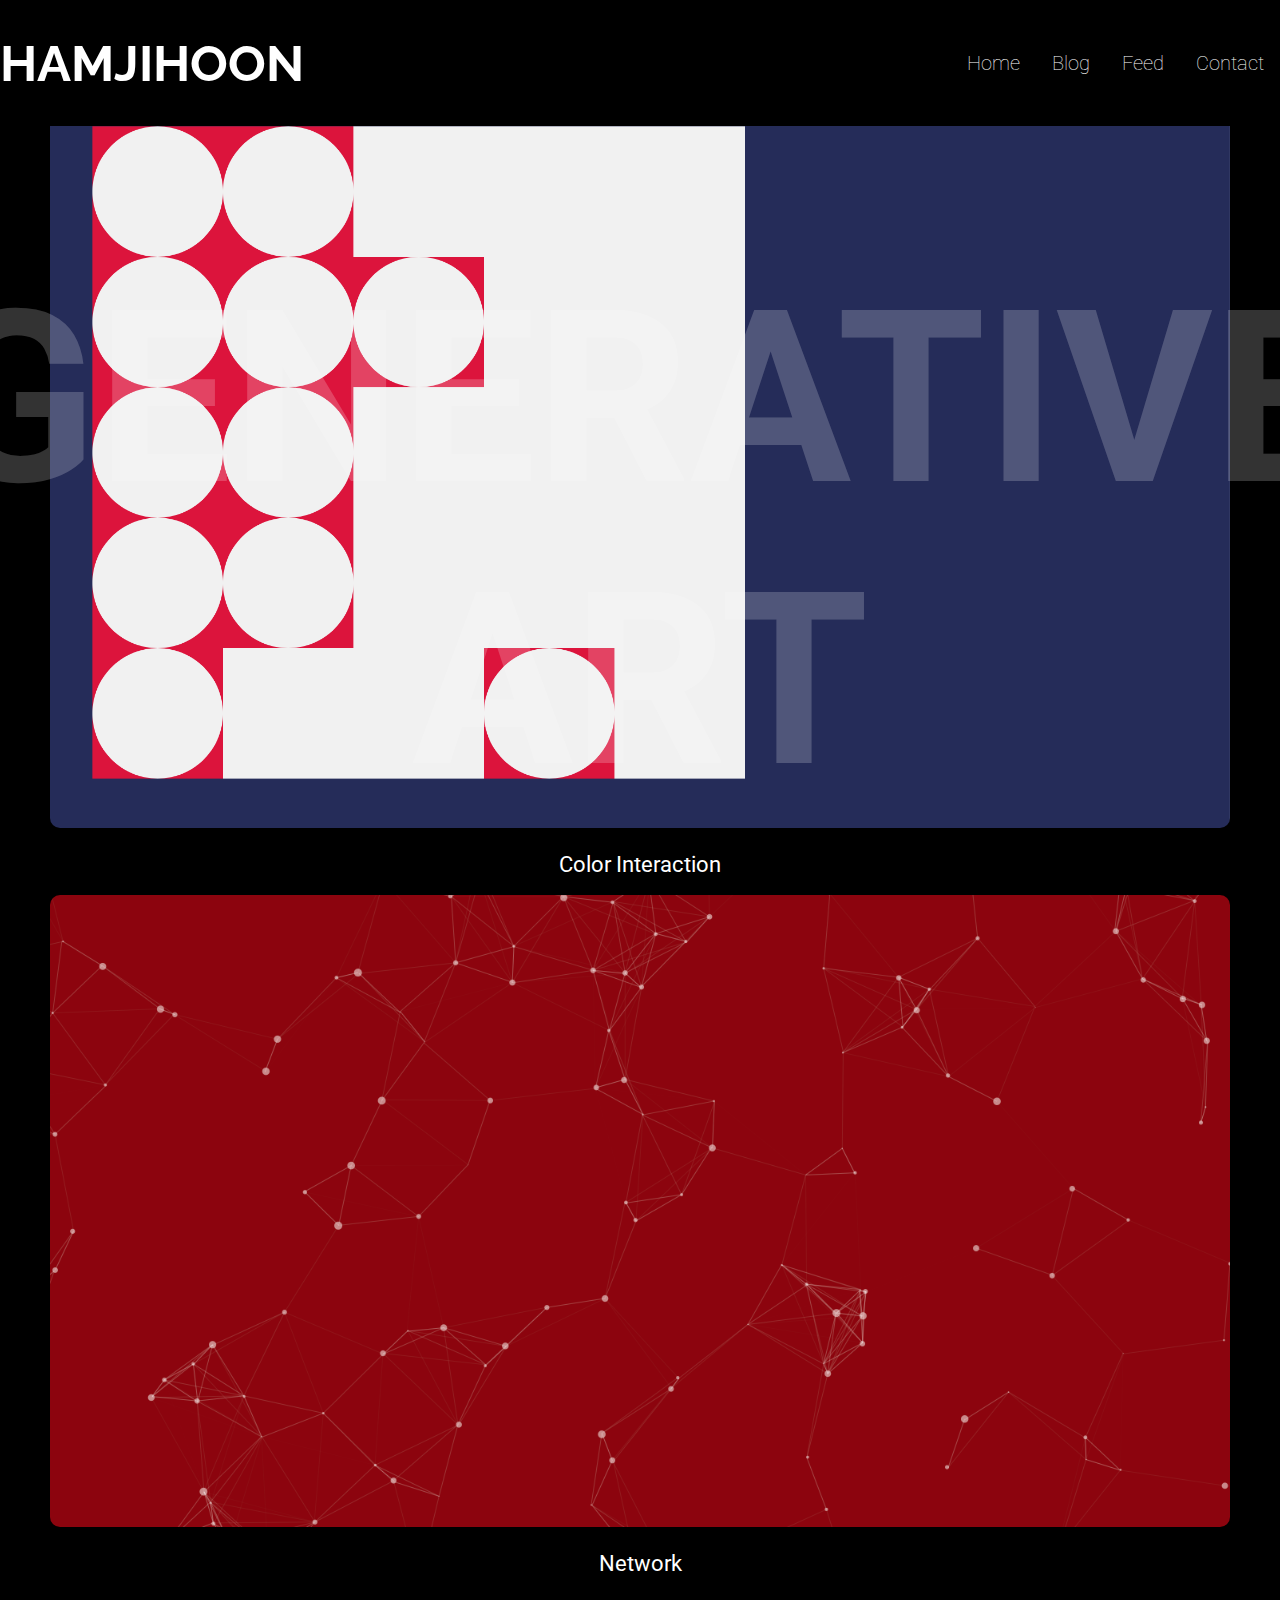
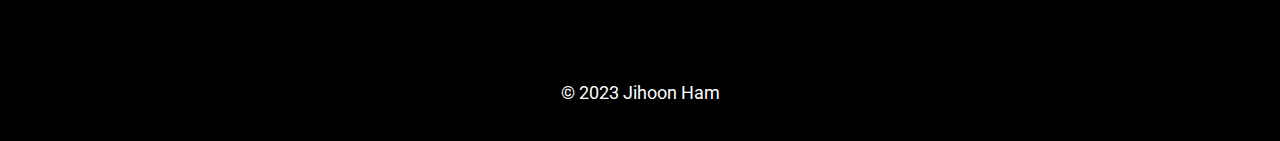
==== pages/01_generativeart.html @ e319bfa6 "new commit" ====
<!DOCTYPE html>
<html>
<head>
    <title>Generative Art</title>
    <link href="https://fonts.googleapis.com/css2?family=Raleway:wght@900&display=swap" rel="stylesheet">
    <link href="https://fonts.googleapis.com/css2?family=Roboto:wght@100;300;500;900&display=swap" rel="stylesheet">
    <link rel="stylesheet" type="text/css" href="/css/01_generativeart.css">
</head>
<body>

    <header class="header-container">
        <h1> HAMJIHOON </h1>
        <nav class="navbar">
            <ul>
                <li><a href="/index.html">Home</a></li>
                <li><a href="#content02">Blog</a></li>
                <li><a href="#content03">Feed</a></li>
                <li><a href="#content04">Contact</a></li>
            </ul>
        </nav>
    </header>

    <main class="layer1">
        <div id="background-text">
            <h2>GENERATIVE ART</h2>
        </div>
    </main>
    
    <main class="container">
        <div id="content01" class="content">
            <img src="/images/typogenerative.jpg" alt="A description of the image"  class="responsive-image">
            <p class="image-text"><a href="/pages/02_typo.html">Manipulate</a></p>
        </div>

        <div id="content02" class="content">
            <img src="/images/colorinteraction.jpg" alt="A description of the image" class="responsive-image">
            <p class="image-text"><a href="/pages/02_colorinteraction.html">Color Interaction</a></p>
        </div>

        <div id="content03" class="content">
            <img src="/images/network.jpg" alt="A description of the image" class="responsive-image">
            <p class="image-text"><a href="/pages/02_network.html">Network</a></p>
        </div>
    </main>
    
    <footer>
        <p>© 2023 Jihoon Ham</p>
    </footer>

</body>
</html>
---- css/01_generativeart.css ----
body, html {
    height: 100%;
    margin: 0;
    background-color: #000000;
    display: flex;
    flex-direction: column;
    align-items: center;
    justify-content: center;
    padding-top: 60px;
    font-family: 'Roboto', sans-serif;
    color: #ffffff;
}

.header-container {
    display: flex;
    justify-content: space-between;
    align-items: center;
    padding: 0 100px;
    position: fixed;
    width: 100%;
    top: 0;
    background-color: #000000;
    z-index: 2;
}

.container {
    display: flex;
    flex-direction: column;
    justify-content: center;
    align-items: center;
    padding: 50px;
    flex: 1 0 auto;
}

.layer1 {
    position: fixed;
    width: 100%;
    height: 100%;
    display: flex;
    justify-content: center;
    align-items: center;
}

#background-text {
    text-align: center;
    font-size: 10em;
    opacity: 0.2;
    color: #ffffff;
}

.navbar {
    background-color: #000000;
    overflow: auto;
}

.navbar ul {
    list-style-type: none;
    margin: 0;
    padding: 0;
    display: flex;
    font-size: 20px;
    font-weight: 100;
}

.navbar li {
    float: right;
}

.navbar a {
    display: block;
    color: #ffffff;
    text-align: center;
    padding: 14px 16px;
    text-decoration: none;
}

.navbar a:hover {
    background-color: #333333;
    color: #ffffff;
}

footer {
    flex-shrink: 0; 
    text-align: center;
    padding: 20px;
    background-color: #000000;
    font-size: 18px;
}

.content-grid {
    display: grid;
    grid-template-columns: repeat(3, 1fr);
    gap: 20px;
}

.content-item {
    display: flex;
    flex-direction: column;
    justify-content: center;
    align-items: center;
    padding: 20px;
    border-radius: 10px;
    background-color: #333333;
}

h1 {
    font-family: 'Raleway', sans-serif;
    font-size: 50px;
    color: #ffffff;
}

.responsive-image {
    max-width: 100%;
    height: auto;
    border-radius: 10px;
}

.image-text {
    margin-top: 20px;
    font-size: 18px;
    text-align: center;
}

.image-text a {
    color: #ffffff;
    text-decoration: none;
    font-size: larger;
}

.image-text a:hover {
    text-decoration: underline;
}
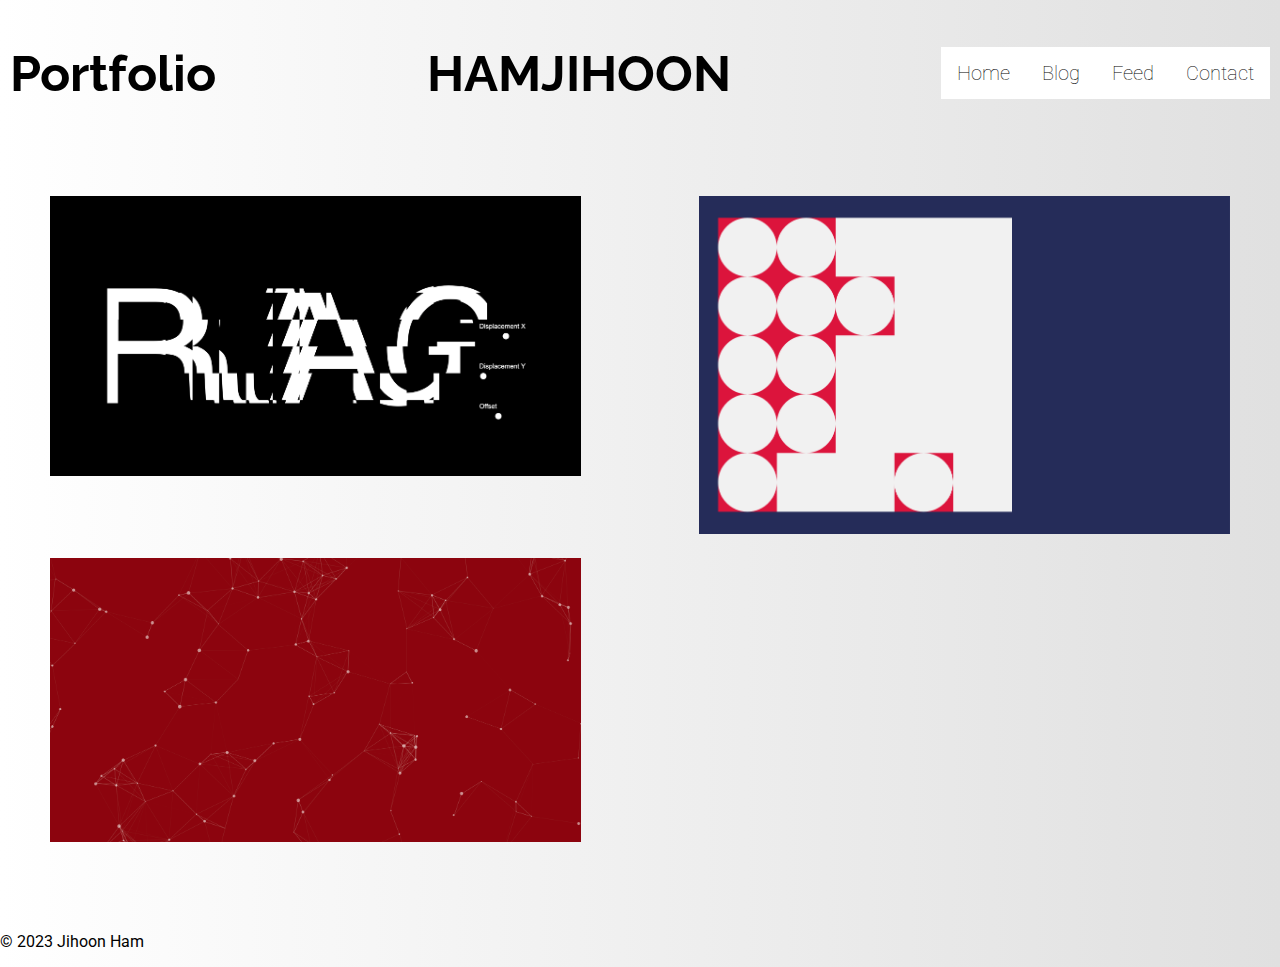
==== commit cf1d698f: "second commit" ====
--- a/pages/01_generativeart.html
+++ b/pages/01_generativeart.html
@@ -5,10 +5,12 @@
     <link href="https://fonts.googleapis.com/css2?family=Raleway:wght@900&display=swap" rel="stylesheet">
     <link href="https://fonts.googleapis.com/css2?family=Roboto:wght@100;300;500;900&display=swap" rel="stylesheet">
     <link rel="stylesheet" type="text/css" href="/css/01_generativeart.css">
+    <script src="/scripts/parallax.js"></script>
 </head>
 <body>
 
     <header class="header-container">
+        <h1> Portfolio</h1>
         <h1> HAMJIHOON </h1>
         <nav class="navbar">
             <ul>
@@ -20,32 +22,37 @@
         </nav>
     </header>
 
-    <main class="layer1">
-        <div id="background-text">
-            <h2>GENERATIVE ART</h2>
-        </div>
-    </main>
-    
-    <main class="container">
-        <div id="content01" class="content">
-            <img src="/images/typogenerative.jpg" alt="A description of the image"  class="responsive-image">
-            <p class="image-text"><a href="/pages/02_typo.html">Manipulate</a></p>
+    <section class="container">
+        <div class="content-item">
+            <img src="/images/typogenerative.jpg" alt="A description of the image" class="responsive-image">
+            <div class="hover-card">
+                <h3>Manipulate</h3>
+                <p>Learn more about typogenerative art</p>
+                <a href="/pages/02_typo.html">See More</a>
+            </div>
         </div>
 
-        <div id="content02" class="content">
+        <div class="content-item">
             <img src="/images/colorinteraction.jpg" alt="A description of the image" class="responsive-image">
-            <p class="image-text"><a href="/pages/02_colorinteraction.html">Color Interaction</a></p>
+            <div class="hover-card">
+                <h3>Color Interaction</h3>
+                <p>Understand the interaction of colors</p>
+                <a href="/pages/02_colorinteraction.html">See More</a>
+            </div>
         </div>
 
-        <div id="content03" class="content">
+        <div class="content-item">
             <img src="/images/network.jpg" alt="A description of the image" class="responsive-image">
-            <p class="image-text"><a href="/pages/02_network.html">Network</a></p>
+            <div class="hover-card">
+                <h3>Network</h3>
+                <p>Discover the complex network of art</p>
+                <a href="/pages/02_network.html">See More</a>
+            </div>
         </div>
-    </main>
-    
+    </section>
+
     <footer>
         <p>© 2023 Jihoon Ham</p>
     </footer>
-
 </body>
-</html>
+</html>--- a/css/01_generativeart.css
+++ b/css/01_generativeart.css
@@ -1,132 +1,107 @@
+@tailwind base;
+@tailwind components;
+@tailwind utilities;
+
 body, html {
+    display: flex;
+    flex-direction: column;
     height: 100%;
     margin: 0;
-    background-color: #000000;
-    display: flex;
-    flex-direction: column;
-    align-items: center;
-    justify-content: center;
-    padding-top: 60px;
+    background: linear-gradient(to right, #ffffff, #e0e0e0);
     font-family: 'Roboto', sans-serif;
-    color: #ffffff;
-}
-
-.header-container {
-    display: flex;
-    justify-content: space-between;
-    align-items: center;
-    padding: 0 100px;
-    position: fixed;
-    width: 100%;
-    top: 0;
-    background-color: #000000;
-    z-index: 2;
 }
 
 .container {
     display: flex;
-    flex-direction: column;
-    justify-content: center;
-    align-items: center;
-    padding: 50px;
-    flex: 1 0 auto;
+    flex-wrap: wrap;
+    justify-content: space-between;
+    margin: 50px; 
+    perspective: 1000px; /* Perspective for 3D hover effect */
 }
 
-.layer1 {
-    position: fixed;
+.content-item {
+    width: 45%;
+    position: relative;
+    overflow: hidden;
+    margin-bottom: 20px;
+    transform-style: preserve-3d; /* Enable 3D transforms */
+    transform: perspective(1px) translateY(0); /* Initial state of element */
+}
+
+.responsive-image {
+    width: 100%;
+}
+
+.hover-card {
+    position: absolute;
+    bottom: 0;
+    left: 0;
     width: 100%;
     height: 100%;
+    background: rgba(0, 0, 0, 0.6);
+    color: white;
+    transform: rotateX(90deg); /* Initial state of hover card */
+    transition: transform 0.5s ease; /* Animation settings */
     display: flex;
+    align-items: center;
     justify-content: center;
-    align-items: center;
+    text-align: center;
+    opacity: 0.9;
+    padding: 20px;
 }
 
-#background-text {
+.content-item:hover .hover-card {
+    transform: rotateX(0deg); /* Final state of hover card */
+}
+
+.header-container {
+    align-items: center;
+    display: flex;
+    justify-content: space-between;
+    padding: 10px;
+}
+
+h1 {
+    font-family: 'Raleway', sans-serif;
+    font-size: 50px;
+}
+
+.footer {
+    flex-shrink: 0; 
+    font-family: 'Roboto', sans-serif;
+    font-weight: 100;
     text-align: center;
-    font-size: 10em;
-    opacity: 0.2;
-    color: #ffffff;
+    margin-top: 20px;
 }
 
 .navbar {
-    background-color: #000000;
+    background-color: white;
     overflow: auto;
 }
 
-.navbar ul {
-    list-style-type: none;
-    margin: 0;
-    padding: 0;
-    display: flex;
-    font-size: 20px;
-    font-weight: 100;
+.navbar a {
+    color: black;
+    display: block;
+    padding: 14px 16px;
+    text-align: center;
+    text-decoration: none;
+}
+
+.navbar a:hover {
+    background-color: #ddd;
+    color: black;
 }
 
 .navbar li {
     float: right;
 }
 
-.navbar a {
-    display: block;
-    color: #ffffff;
-    text-align: center;
-    padding: 14px 16px;
-    text-decoration: none;
+.navbar ul {
+    display: flex;
+    font-family: 'roboto', sans-serif;
+    font-size: 20px;
+    font-weight: 100;
+    list-style-type: none;
+    margin: 0;
+    padding: 0;
 }
-
-.navbar a:hover {
-    background-color: #333333;
-    color: #ffffff;
-}
-
-footer {
-    flex-shrink: 0; 
-    text-align: center;
-    padding: 20px;
-    background-color: #000000;
-    font-size: 18px;
-}
-
-.content-grid {
-    display: grid;
-    grid-template-columns: repeat(3, 1fr);
-    gap: 20px;
-}
-
-.content-item {
-    display: flex;
-    flex-direction: column;
-    justify-content: center;
-    align-items: center;
-    padding: 20px;
-    border-radius: 10px;
-    background-color: #333333;
-}
-
-h1 {
-    font-family: 'Raleway', sans-serif;
-    font-size: 50px;
-    color: #ffffff;
-}
-
-.responsive-image {
-    max-width: 100%;
-    height: auto;
-    border-radius: 10px;
-}
-
-.image-text {
-    margin-top: 20px;
-    font-size: 18px;
-    text-align: center;
-}
-
-.image-text a {
-    color: #ffffff;
-    text-decoration: none;
-    font-size: larger;
-}
-
-.image-text a:hover {
-    text-decoration: underline;
-}
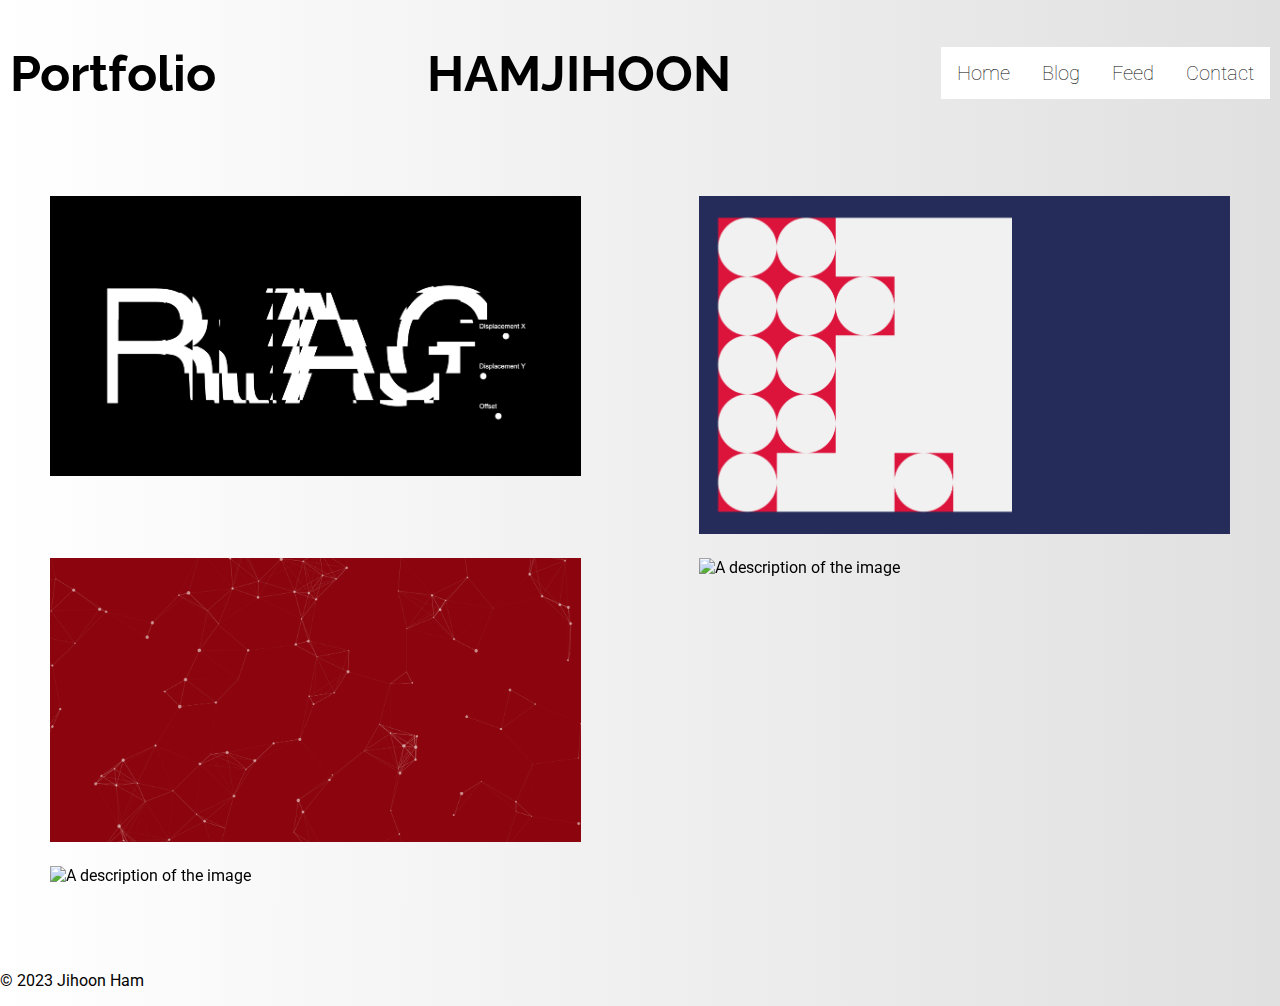
==== commit da0fbf9b: "Update" ====
--- a/pages/01_generativeart.html
+++ b/pages/01_generativeart.html
@@ -48,11 +48,29 @@
                 <p>Discover the complex network of art</p>
                 <a href="/pages/02_network.html">See More</a>
             </div>
+        </div> 
+        
+        <div class="content-item">
+            <img src="/images/death.jpg" alt="A description of the image" class="responsive-image">
+            <div class="hover-card">
+                <h3>Death</h3>
+                <p>Discover utmost simple nature of life</p>
+                <a href="/pages/02_deathtypography.html">See More</a>
+            </div>
         </div>
+
+        <div class="content-item">
+            <img src="/images/RandomMovement.jpg" alt="A description of the image" class="responsive-image">
+            <div class="hover-card">
+                <h3>Random Movement</h3>
+                <p href="/pages/02_Randomlinet.html">See More</p>
+            </div>
+        </div>
+        
     </section>
 
     <footer>
         <p>© 2023 Jihoon Ham</p>
     </footer>
 </body>
-</html>+</html>
